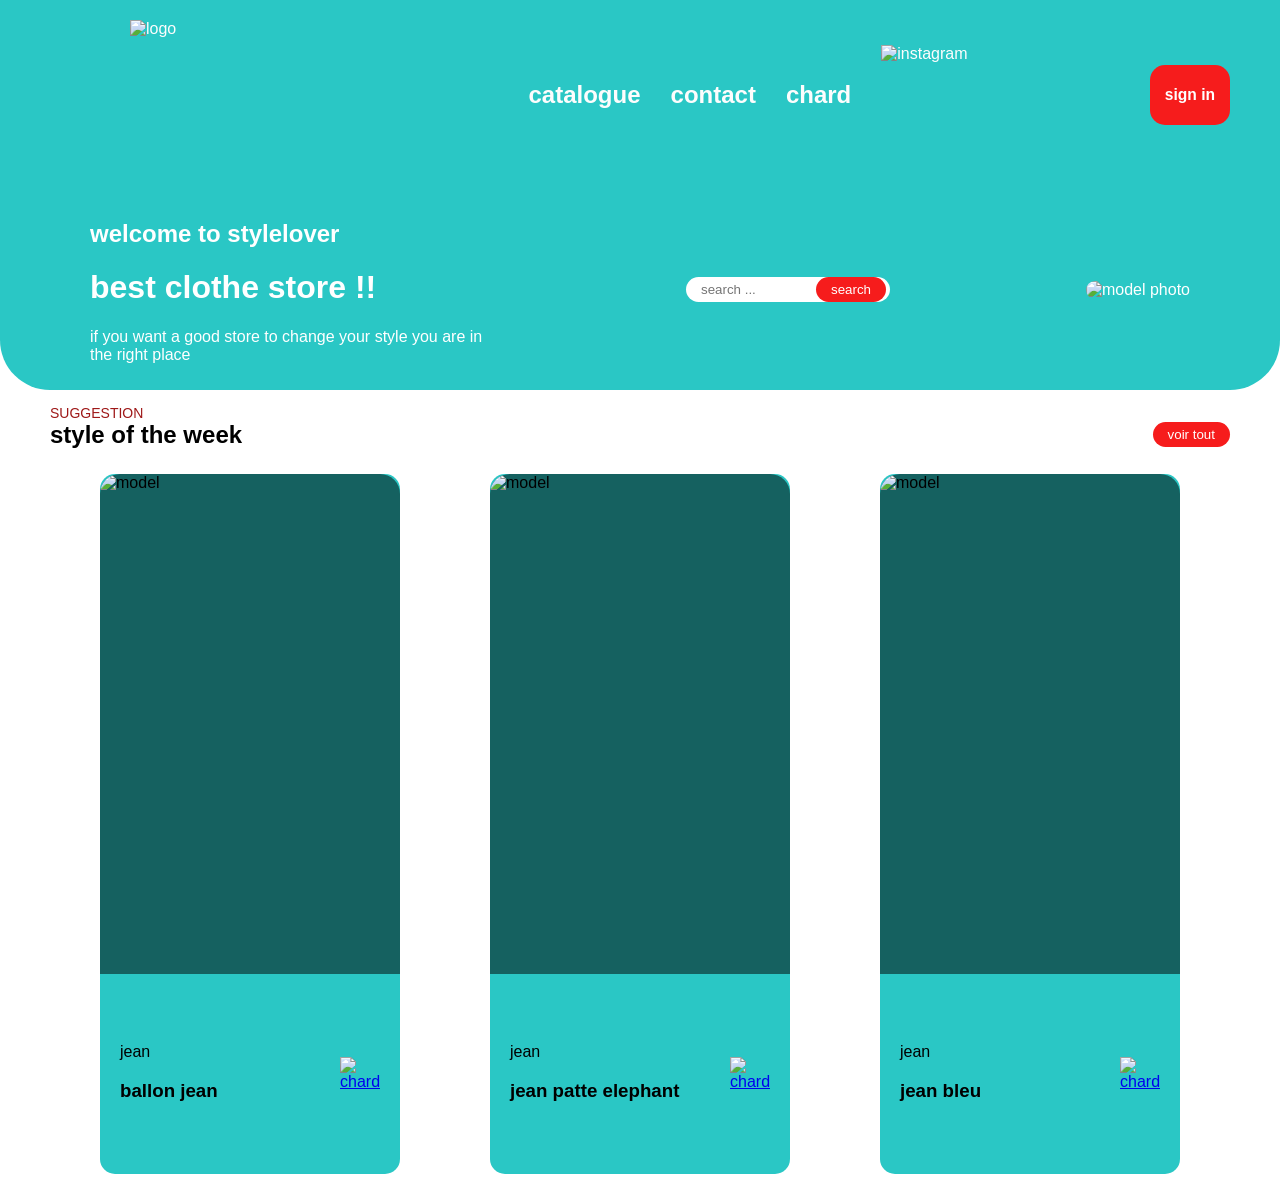
==== index.html @ 47bed526 "Add files via upload" ====
<!doctype html>
<html lang="fr">
  <head>
    <meta name="viewport" content="width=device-width, initial-scale=1.0" />
    <meta charset="UTF-8" />
    <title>LBAL</title>
    <link rel="stylesheet" href="style.css" />
  </head>
  <body class="body">
    <div class="header">
      <div class="header-link">
        <a href="index.html"
          ><img src="logolbal.webp" alt="logo" class="logo"
        /></a>
      </div>
      <div class="header-link">
        <a href="catal.html"><h2>catalogue</h2></a>
        <a href="#"><h2>contact</h2></a>
        <a href="#"><h2>chard</h2></a>
        <a href="#"
          ><img src="insta.webp" alt="instagram" width="100" height="100"
        /></a>
      </div>
      <div>
        <button class="button"><h3>sign in</h3></button>
      </div>
    </div>
    <!--landingpage-->
    <div class="landing">
      <div class="max">
        <h2>welcome to stylelover</h2>
        <h1>best clothe store !!</h1>
        <p>
          if you want a good store to change your style you are in the right
          place
        </p>
      </div>
      <div>
        <div class="landingsearch">
          <input placeholder="search ..." />
          <button>search</button>
        </div>
      </div>
      <div>
        <img src="modele.jpg" alt="model photo" class="img" />
      </div>
    </div>
    <!--suggestion-->
    <div class="suggbox">
      <span>SUGGESTION</span>
      <div class="suggestion-head">
        <h2>style of the week</h2>
        <button class="button">voir tout</button>
      </div>
    </div>
    <div class="suggestion-card">
      <div class="card">
        <img src="pngjean.webp" alt="model" class="cardimg" />
        <div class="card-info">
          <div class="card-name">
            <p>jean</p>
            <h3>ballon jean</h3>
          </div>
          <a href="#">
            <img src="chard.webp" alt="chard" class="chard" />
          </a>
        </div>
      </div>
      <div class="card">
        <img src="jeean.png" alt="model" class="cardimg" />
        <div class="card-info">
          <div class="card-name">
            <p>jean</p>
            <h3>jean patte elephant</h3>
          </div>
          <a href="#">
            <img src="chard.webp" alt="chard" class="chard" />
          </a>
        </div>
      </div>
      <div class="card">
        <img src="jeanbleu.webp" alt="model" class="cardimg" />
        <div class="card-info">
          <div class="card-name">
            <p>jean</p>
            <h3>jean bleu</h3>
          </div>
          <a href="#">
            <img src="chard.webp" alt="chard" class="chard" />
          </a>
        </div>
      </div>
    </div>
  </body>
</html>
---- style.css ----
.logo{
    display: flex;
    width: 150px;
    height: 150px;
    background-color: #2AC7C5;
    padding: 10px 50px ;
}
.header{
    display: flex;
    justify-content: space-between;
    padding: 10px 50px;
    align-items: center;
    background-color: #2AC7C5;
}
.header-link{
    display: flex;
    text-decoration: none;
    margin: 0px;
    padding: 0px 15px;
    color: aliceblue;
    border-radius: 10px;
    justify-content: space-between;
    align-items: center;
}
.header-link a{
    display: flex;
    padding: 0px 15px;
    text-decoration: none;
    margin: 0px;
    border-radius: 15px;
    color: #fdfdfd;
}
.header-link a:hover{
    background-color: #9e1818;
}
body{
    padding: 10px 10px;
    margin: -10px;
    font-family: "Poppins", Arial, sans-serif;
}
.header > div:last-child {
    display: flex;
    align-items: center;
    gap: 20px;
}
.header-link button{
    color: #ffffff;
    background-color: aqua;
    
}
.landing{
    background-color: #2AC7C5;
    display: flex;
    padding: 10px 90px;
    justify-content: space-between;
    align-items: center;
    color: #ffffff;
    border-radius: 0 0 50px 50px;
}
.landingsearch{
    position: relative;
}
.landingsearch input{
    border-radius: 50px;
    border: none;
    outline: none;
    height: 25px;
    padding:0px 15px;
    padding-right: 20px;
}
.landingsearch button{
    position: absolute;
    background-color: #f61c1c;
    border-radius: 15px;
    padding: 5px 15px;
    color: #ffffff;
    border: none;
    left: 130px;
     

}
.landingsearch button:hover{
    background-color: #9e1818;
}
.button{
    background-color: #f61c1c;
    border-radius: 15px;
    padding: 5px 15px;
    color: #ffffff;
    border: none;

}
.button, .landingsearch button {
    cursor: pointer;
}
.button:hover{
    background-color: #9e1818;
}
.img{
    border-radius: 20px;
    width: 250px;
    height:250px ;
}
.imgsug{
    background-color: transparent;
    display: flex;
    height: 150px;
    width: 150px;
}
.max{
    width: 400px;
}
.suggestion-head{
    display: flex;
    justify-content: space-between;
    align-items: center;

}
.suggestion-link{
    display: flex;
    align-items: center;
    justify-content: space-between;
}
.suggestion-link a{
    display: flex;
    justify-content: space-between;
    align-items: center;
    padding: 50px 50px;
}
.suggbox{
    padding: 15px 50px;
    display: flex;
    flex-direction: column;
}
.suggbox span{
    color: #9e1818;
    text-transform:uppercase;
    font-size: 14px;
}
.suggestion-head h2{
    margin: 0px;
}
.suggestion-card{
    display: flex;
    padding: 10px 100px;
    justify-content: space-between;
    align-items: center;

}
.card{
    flex-direction: column;
    background-color: #2AC7C5;
    width: 300px;
    display: flex;
    border-radius: 15px;
    height: 700px;
}
.cardimg{
    border-radius: 20px 20px 0 0;
    background-color: #156160;
    height: 500px;
}
.card-info{
    display: flex;
    justify-content: space-between;
    align-items: center;
    padding: 0px 20px;
    height: 200px;
    object-fit: cover;
}
.chard{
    width: 40px;
    display: flex;
}
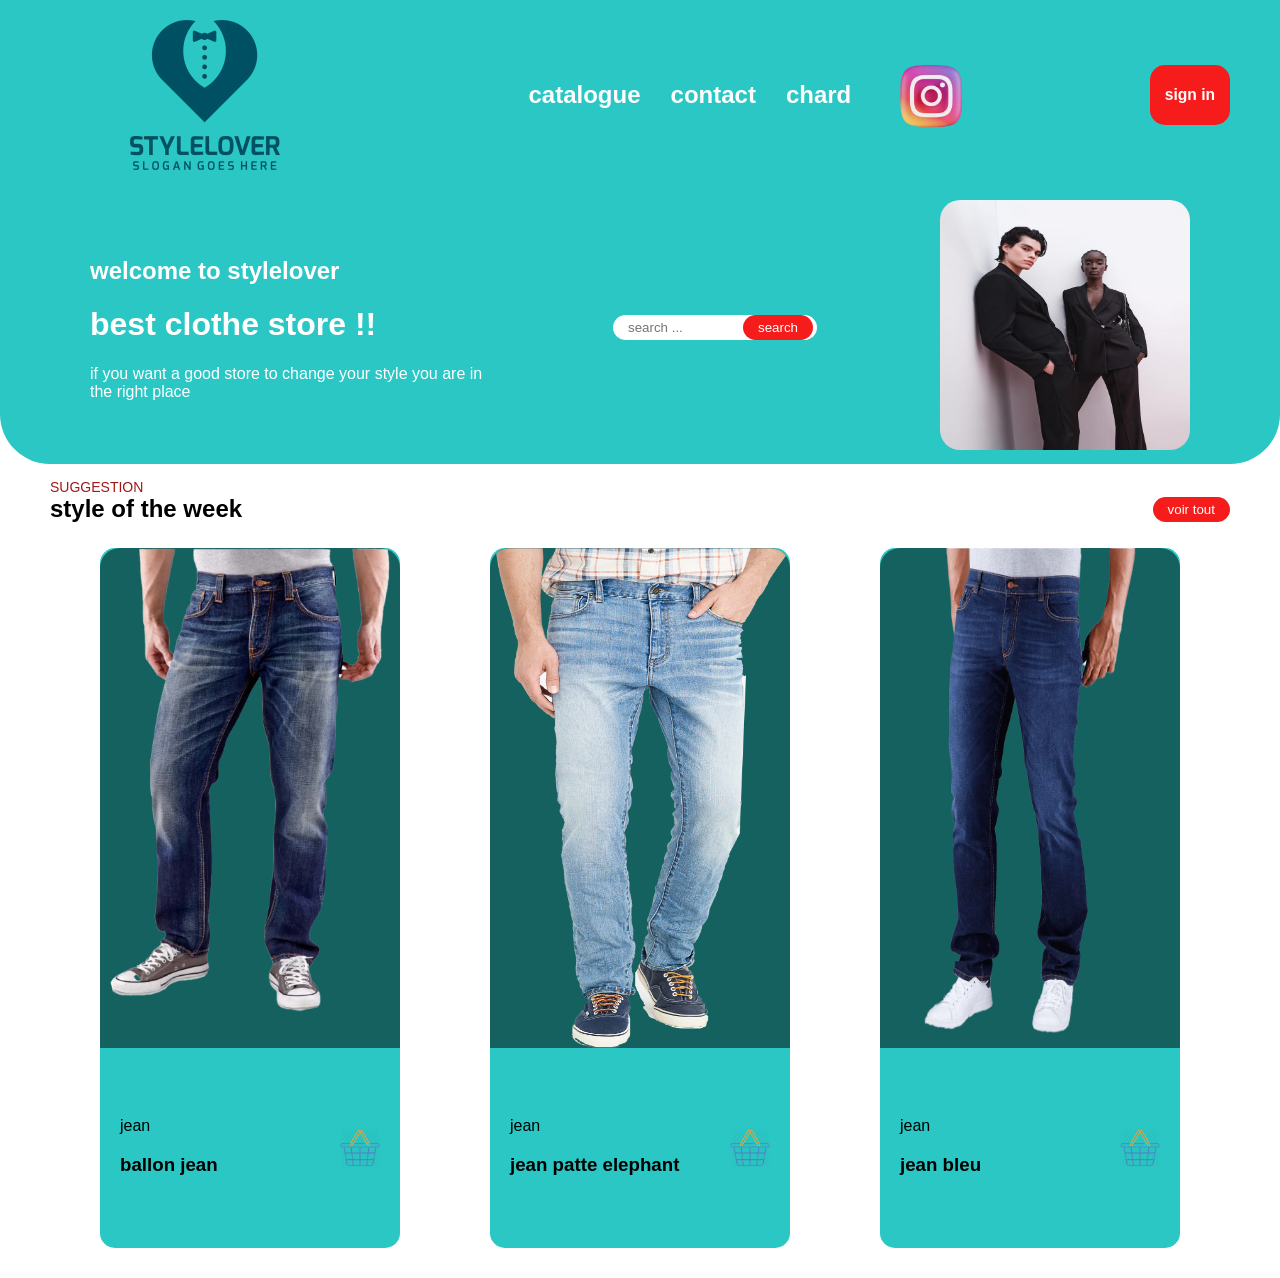
==== commit bc06a889: "Add files via upload" ====
--- a/index.html
+++ b/index.html
@@ -9,7 +9,7 @@
   <body class="body">
     <div class="header">
       <div class="header-link">
-        <a href="index.html"
+        <a href="https://omarakroud44-ship-it.github.io/mythcooker/"
           ><img src="logolbal.webp" alt="logo" class="logo"
         /></a>
       </div>
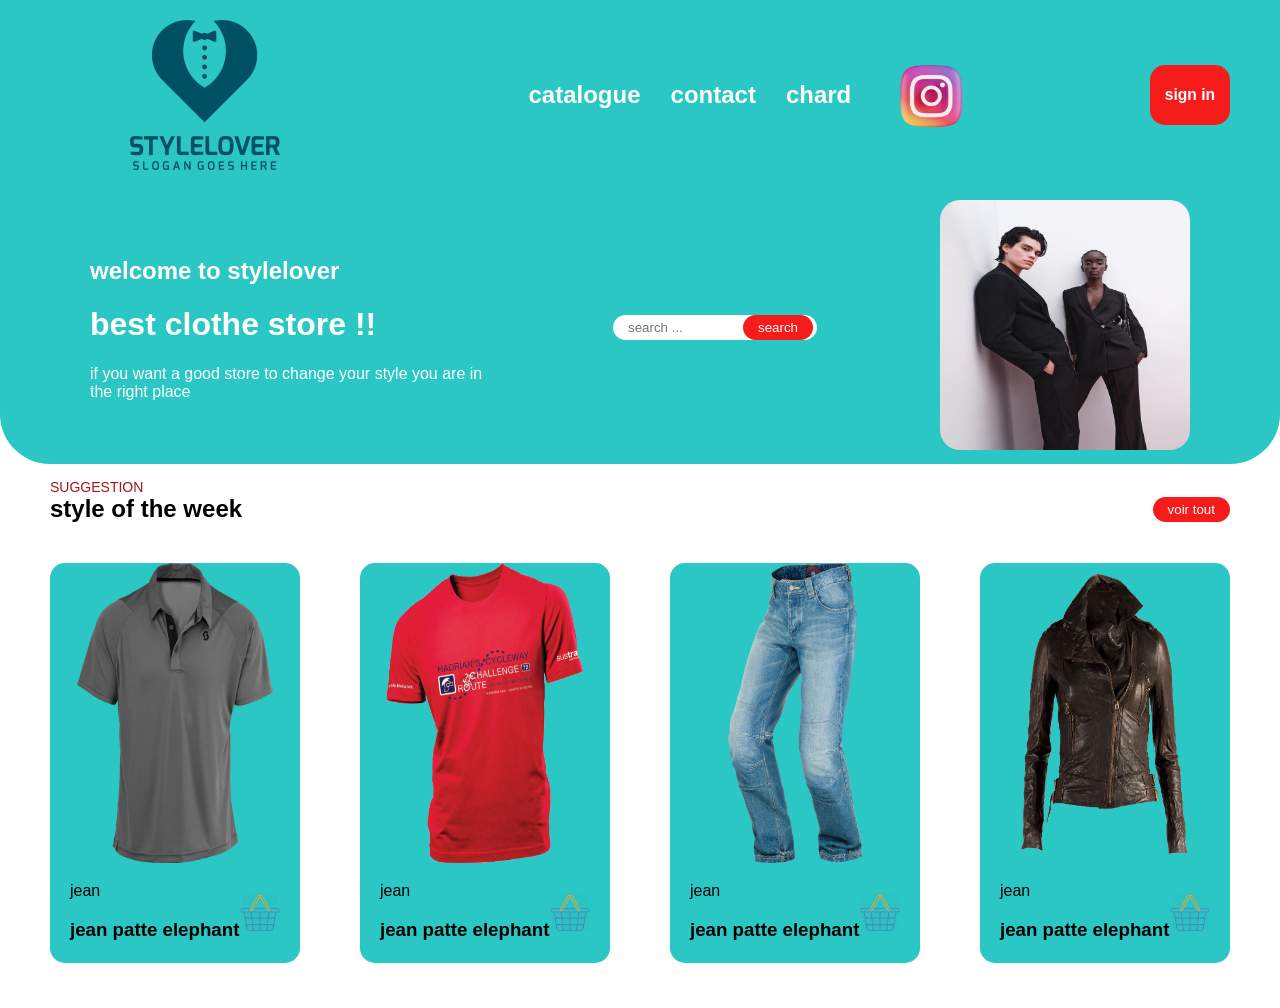
==== commit e04c2509: "Add files via upload" ====
--- a/index.html
+++ b/index.html
@@ -53,43 +53,63 @@
         <button class="button">voir tout</button>
       </div>
     </div>
-    <div class="suggestion-card">
-      <div class="card">
-        <img src="pngjean.webp" alt="model" class="cardimg" />
-        <div class="card-info">
-          <div class="card-name">
-            <p>jean</p>
-            <h3>ballon jean</h3>
+    <div class="itemlign">
+          <div class="item">
+            <div class="itemimg">
+              <a href="item.html"><img src="polo.png" alt="" /></a>
+            </div>
+            <div class="item-info">
+              <div class="item-name">
+                <p>jean</p>
+                <h3>jean patte elephant</h3>
+              </div>
+              <a href="#">
+                <img src="chard.webp" alt="chard" class="chard" />
+              </a>
+            </div>
           </div>
-          <a href="#">
-            <img src="chard.webp" alt="chard" class="chard" />
-          </a>
+          <div class="item">
+            <div class="itemimg">
+              <a href="item.html"><img src="T-Shirtitem.png" alt="" /></a>
+            </div>
+            <div class="item-info">
+              <div class="item-name">
+                <p>jean</p>
+                <h3>jean patte elephant</h3>
+              </div>
+              <a href="#">
+                <img src="chard.webp" alt="chard" class="chard" />
+              </a>
+            </div>
+          </div>
+          <div class="item">
+            <div class="itemimg">
+              <a href="item.html"><img src="jeanitem.png" alt="" /></a>
+            </div>
+            <div class="item-info">
+              <div class="item-name">
+                <p>jean</p>
+                <h3>jean patte elephant</h3>
+              </div>
+              <a href="#">
+                <img src="chard.webp" alt="chard" class="chard" />
+              </a>
+            </div>
+          </div>
+          <div class="item">
+            <div class="itemimg">
+              <a href="item.html"><img src="jacket.png" alt="" /></a>
+            </div>
+            <div class="item-info">
+              <div class="item-name">
+                <p>jean</p>
+                <h3>jean patte elephant</h3>
+              </div>
+              <a href="#">
+                <img src="chard.webp" alt="chard" class="chard" />
+              </a>
+            </div>
+          </div>
         </div>
-      </div>
-      <div class="card">
-        <img src="jeean.png" alt="model" class="cardimg" />
-        <div class="card-info">
-          <div class="card-name">
-            <p>jean</p>
-            <h3>jean patte elephant</h3>
-          </div>
-          <a href="#">
-            <img src="chard.webp" alt="chard" class="chard" />
-          </a>
-        </div>
-      </div>
-      <div class="card">
-        <img src="jeanbleu.webp" alt="model" class="cardimg" />
-        <div class="card-info">
-          <div class="card-name">
-            <p>jean</p>
-            <h3>jean bleu</h3>
-          </div>
-          <a href="#">
-            <img src="chard.webp" alt="chard" class="chard" />
-          </a>
-        </div>
-      </div>
-    </div>
   </body>
 </html>
--- a/style.css
+++ b/style.css
@@ -171,4 +171,83 @@
 .chard{
     width: 40px;
     display: flex;
+}
+.itemtype{
+    display: flex;
+
+}
+.itemlign{
+    display: flex;
+    justify-content: space-between;
+    padding: 25px 50px;
+}
+.itemcard{
+    display: flex;
+
+}
+.itemimg{
+    display: flex;
+    cursor: pointer;
+    color: #ffffff;
+}
+
+.itemimg img{
+    display: flex;
+    width: 250px;
+    height: 300px;
+    border-radius: 15px 15px 0 0;
+    background-color: #2AC7C5;
+}
+.itemimg img:hover{
+    background-color: #9e1818;
+}
+.item-info{
+    display: flex;
+    justify-content: space-between;
+    align-items: center;
+    padding: 0px 20px;
+    height: 100px;
+    object-fit: cover;
+    background-color: #2AC7C5;
+    border-radius: 0 0 15px 15px;
+}
+
+/* page produit */
+.product{
+    display: flex;
+    justify-content: space-between;
+    align-items: center;
+    padding: 50px 100px;
+    gap: 50px;
+}
+.product-img img{
+    width: 400px;
+    border-radius: 20px;
+    background-color: #2AC7C5;
+}
+.product-info{
+    display: flex;
+    flex-direction: column;
+    padding: 10px 30px;
+    max-width: 400px;
+    border: 2px solid #9e1818
+}
+.product-type{
+    color: #9e1818;
+    text-transform: uppercase;
+    font-size: 14px;
+    margin: 0px;
+}
+.product-price{
+    color: #f61c1c;
+    font-size: 22px;
+    font-weight: bold;
+}
+.product-desc{
+    color: #555555;
+    line-height: 1.5;
+}
+.product-info .button{
+    width: fit-content;
+    margin-top: 15px;
 }
